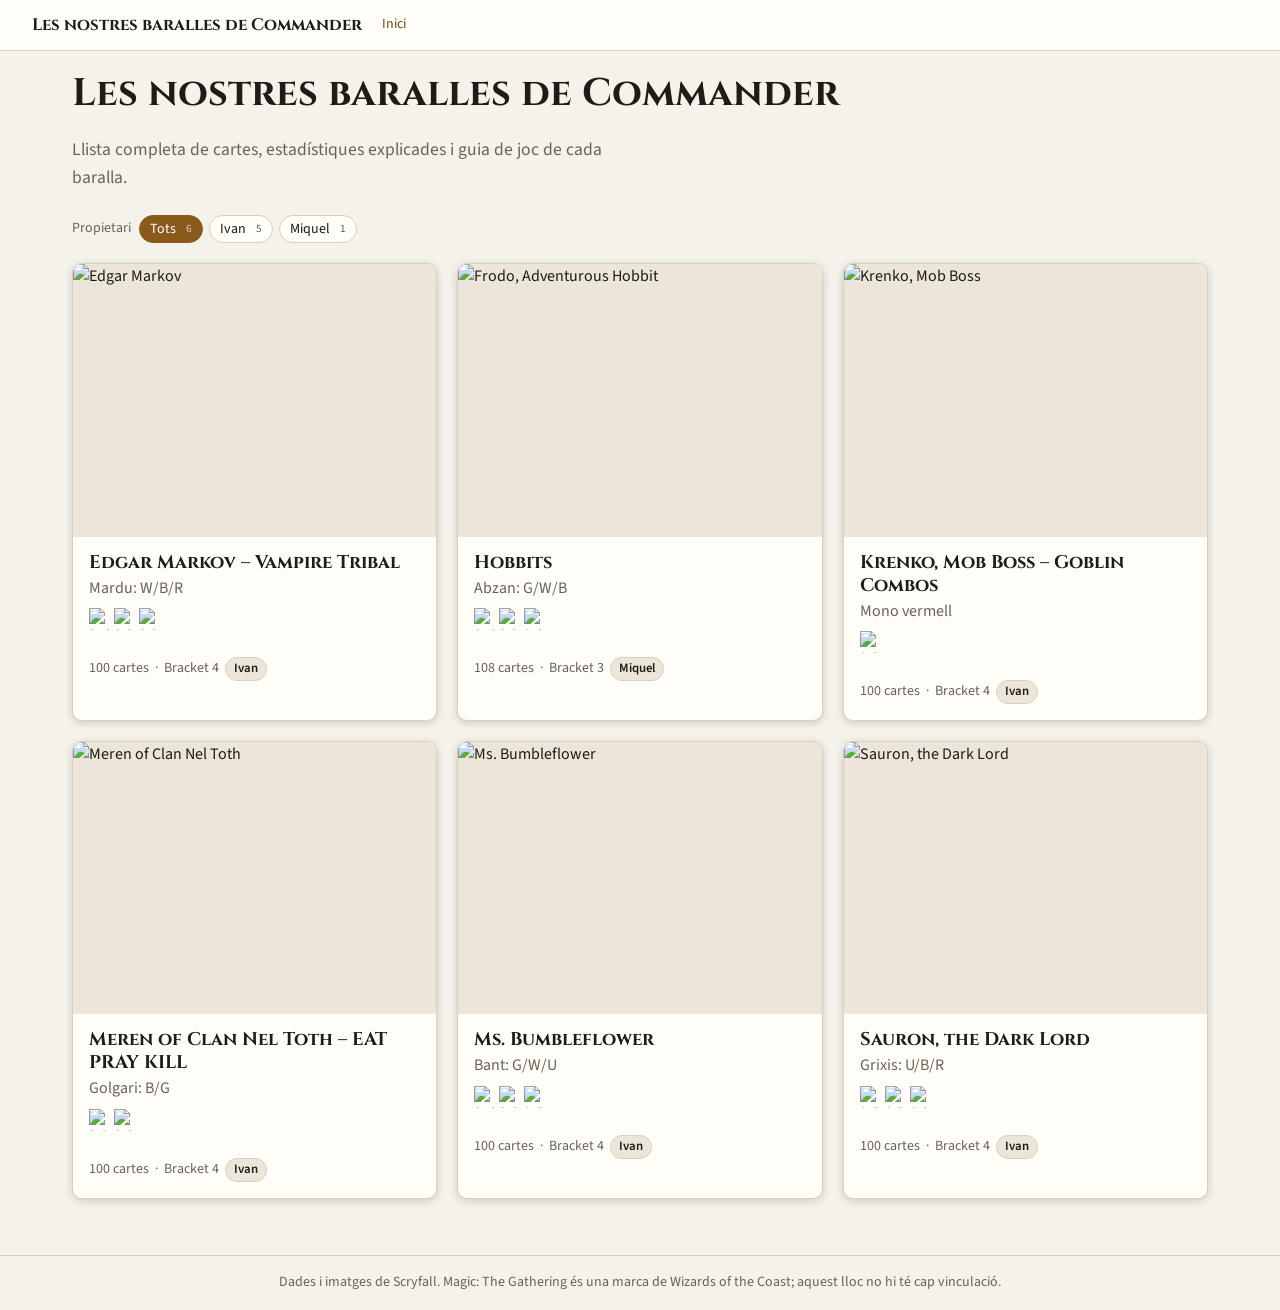
==== docs/index.html @ 7ef8c3f2 "Initial commit: MTG Commander deck summaries and static site Deck sources (.dek/.md), role annotatio" ====
<!DOCTYPE html>
<html lang="ca">
<head>
  <meta charset="utf-8">
  <meta name="viewport" content="width=device-width, initial-scale=1">
  <meta name="color-scheme" content="light dark">
  <title>Les nostres baralles de Commander</title>
  <link rel="preconnect" href="https://cards.scryfall.io">
  <link rel="preconnect" href="https://svgs.scryfall.io">
  <link rel="preconnect" href="https://fonts.googleapis.com">
  <link rel="preconnect" href="https://fonts.gstatic.com" crossorigin>
  <link rel="stylesheet" href="https://fonts.googleapis.com/css2?family=Cinzel:wght@400;700&family=Source+Sans+3:wght@400;600;700&display=swap">
  <link rel="stylesheet" href="css/base.css">
  <link rel="stylesheet" href="css/components.css">
</head>
<body>
  <header class="site-header">
    <a href="#/" class="brand">Les nostres baralles de Commander</a>
    <nav id="crumbs"></nav>
  </header>
  <main id="app"><noscript><p class="state">Aquesta pàgina necessita JavaScript per mostrar les baralles.</p></noscript></main>
  <footer class="site-footer"></footer>
  <div id="preview" hidden></div>
  <div id="lightbox" hidden></div>
  <script type="module" src="js/app.js"></script>
</body>
</html>
---- docs/css/base.css ----
/* Design tokens (ARCHITECTURE.md §9), reset, layout, typography, states. */

:root {
  --bg: #f5f2ea;        --bg-elev: #fffdf7;    --bg-muted: #ebe6d9;
  --text: #1f1b16;      --text-muted: #6b6257; --border: #d8d0bf;
  --accent: #8a5a1c;    --accent-hover: #a8712a; --link: #6d4a12;
  --shadow: 0 2px 8px rgba(30, 20, 5, .18);   --shadow-lg: 0 12px 32px rgba(30, 20, 5, .35);
  --mtg-W: #e8d98f; --mtg-U: #3b82c4; --mtg-B: #4b3f5e; --mtg-R: #c9442d; --mtg-G: #2f8f4e;
  --mtg-C: #9a9a9a; --mtg-multi: #d4a72c;
  --rar-common: #6c6c6c; --rar-uncommon: #9aa9b5; --rar-rare: #c9a227; --rar-mythic: #e0642a;
  --radius: 10px; --radius-sm: 6px; --card-ratio: 63 / 88;
  --font-body: "Source Sans 3", system-ui, -apple-system, "Segoe UI", Roboto, sans-serif;
  --font-display: "Cinzel", Georgia, "Times New Roman", serif;
  --font-mono: ui-monospace, "SF Mono", Menlo, Consolas, monospace;
  --on-accent: #fff;
  --gutter: clamp(16px, 3vw, 32px);
}
@media (prefers-color-scheme: dark) { :root {
  --bg: #16130f; --bg-elev: #211c16; --bg-muted: #2a241c;
  --text: #ece5d6; --text-muted: #a89d8b; --border: #3b3328;
  --accent: #d9a441; --accent-hover: #e8b95c; --link: #e2b45a;
  --shadow: 0 2px 8px rgba(0,0,0,.5); --shadow-lg: 0 12px 32px rgba(0,0,0,.7);
  --mtg-W: #e9e1c0; --mtg-U: #5aa0e0; --mtg-B: #8f7fb0; --mtg-R: #e0644c; --mtg-G: #4fb86e;
  --on-accent: #16130f;
} }

/* ---- reset ---- */
*, *::before, *::after { box-sizing: border-box; }
html { -webkit-text-size-adjust: 100%; scroll-padding-top: 12px; }
body {
  margin: 0; min-height: 100vh; display: flex; flex-direction: column;
  font: 400 16px/1.55 var(--font-body); background: var(--bg); color: var(--text);
}
body.no-scroll { overflow: hidden; }
[hidden] { display: none !important; }
img, svg { max-width: 100%; }
h1, h2, h3, h4 { font-family: var(--font-display); font-weight: 700; line-height: 1.2; margin: 0 0 .5em; }
h1 { font-size: clamp(1.6rem, 4vw, 2.4rem); }
h2 { font-size: 1.4rem; }
h3 { font-size: 1.15rem; }
h4 { font-size: 1rem; }
p { margin: 0 0 1em; }
a { color: var(--link); }
a:hover { color: var(--accent-hover); }
code { font-family: var(--font-mono); font-size: .875em; background: var(--bg-muted); padding: .1em .35em; border-radius: 4px; }
hr { border: 0; border-top: 1px solid var(--border); margin: 24px 0; }
button, input, select { font: inherit; color: inherit; }
button { cursor: pointer; }
:focus-visible { outline: 2px solid var(--accent); outline-offset: 2px; }
.muted { color: var(--text-muted); }
.small { font-size: .875rem; }
.visually-hidden {
  position: absolute !important; width: 1px; height: 1px; margin: -1px; padding: 0;
  overflow: hidden; clip: rect(0 0 0 0); white-space: nowrap; border: 0;
}

/* ---- page shell ---- */
.site-header {
  display: flex; flex-wrap: wrap; align-items: center; gap: 6px 20px;
  padding: 12px var(--gutter); border-bottom: 1px solid var(--border); background: var(--bg-elev);
}
.brand { font-family: var(--font-display); font-weight: 700; font-size: 1.05rem; text-decoration: none; color: var(--text); }
.brand:hover { color: var(--accent); }
#crumbs { font-size: .875rem; color: var(--text-muted); display: flex; flex-wrap: wrap; align-items: center; gap: 6px; }
#crumbs a { color: var(--link); text-decoration: none; }
#crumbs a:hover { text-decoration: underline; }
#crumbs .sep { opacity: .6; }
#app { flex: 1; width: 100%; max-width: 1200px; margin: 0 auto; padding: 20px var(--gutter) 56px; }
.site-footer {
  border-top: 1px solid var(--border); padding: 16px var(--gutter); text-align: center;
  font-size: .875rem; color: var(--text-muted);
}
.site-footer p { margin: 0; }
.page-head { margin-bottom: 24px; }
.page-head .lead { font-size: 1.1rem; color: var(--text-muted); max-width: 60ch; }

/* ---- controls ---- */
.btn {
  display: inline-flex; align-items: center; gap: 6px; padding: 8px 14px;
  border: 1px solid var(--border); border-radius: var(--radius-sm); background: var(--bg-elev);
  color: var(--text); text-decoration: none; font-weight: 600; line-height: 1.2;
}
.btn:hover { border-color: var(--accent); color: var(--accent); }
.btn-primary { background: var(--accent); border-color: var(--accent); color: var(--on-accent); }
.btn-primary:hover { background: var(--accent-hover); color: var(--on-accent); }
.icon-btn {
  display: inline-flex; align-items: center; justify-content: center; width: 40px; height: 40px;
  border-radius: 50%; border: 1px solid var(--border); background: var(--bg-elev); color: var(--text);
  font-size: 1.3rem; line-height: 1; padding: 0;
}
.icon-btn:hover { border-color: var(--accent); color: var(--accent); }
.chip {
  display: inline-flex; align-items: center; gap: 4px; padding: 4px 10px; border-radius: 999px;
  border: 1px solid var(--border); background: var(--bg-elev); color: var(--text); font-size: .875rem; line-height: 1.3;
}
.chip:hover { border-color: var(--accent); }
.chip[aria-pressed="true"] { background: var(--accent); border-color: var(--accent); color: var(--on-accent); }
.badge {
  display: inline-block; padding: 1px 8px; border-radius: 999px; font-size: .8rem; font-weight: 600;
  background: var(--bg-muted); color: var(--text); border: 1px solid var(--border);
}
input[type="search"], select {
  padding: 8px 10px; border: 1px solid var(--border); border-radius: var(--radius-sm);
  background: var(--bg-elev); color: var(--text);
}

/* ---- loading / error / not-found states ---- */
.state { text-align: center; padding: 56px 16px; }
.state h2 { margin-bottom: .4em; }
.state .actions { display: flex; gap: 10px; justify-content: center; flex-wrap: wrap; margin-top: 16px; }
.spinner {
  display: inline-block; width: 36px; height: 36px; border-radius: 50%;
  border: 3px solid var(--border); border-top-color: var(--accent); animation: spin .8s linear infinite;
  margin-bottom: 12px;
}
@keyframes spin { to { transform: rotate(360deg); } }

@media (prefers-reduced-motion: reduce) {
  *, *::before, *::after { animation: none !important; transition: none !important; }
}
---- docs/css/components.css ----
/* Components: home deck cards, deck hero/tabs/toolbar, card grid & table, lightbox,
   hover preview, stats blocks, guide + TOC. Tokens live in base.css. */

/* ---- mana symbols ---- */
.ms { display: inline-block; vertical-align: -0.15em; width: 16px; height: 16px; }
.ms-inline { width: 18px; height: 18px; vertical-align: -0.2em; }
.ms-lg { width: 22px; height: 22px; vertical-align: middle; }
.mana { display: inline-flex; flex-wrap: wrap; align-items: center; gap: 2px; }
.mana-sep { margin: 0 4px; color: var(--text-muted); }
.pips { display: inline-flex; gap: 3px; align-items: center; }

/* ---- card references ---- */
.card-ref {
  color: var(--accent); text-decoration: underline dotted; text-underline-offset: 3px;
  cursor: pointer; border-radius: 3px;
}
.card-ref:hover { color: var(--accent-hover); text-decoration-style: solid; }

/* ---- home ---- */
.home-filter { margin-bottom: 20px; }
.chip-count { margin-left: 6px; font-variant-numeric: tabular-nums; opacity: .7; font-size: .8em; }
.deck-grid { display: grid; grid-template-columns: repeat(auto-fill, minmax(280px, 1fr)); gap: 20px; }
.deck-card {
  display: block; background: var(--bg-elev); border: 1px solid var(--border); border-radius: var(--radius);
  overflow: hidden; text-decoration: none; color: inherit; box-shadow: var(--shadow);
  transition: transform 150ms, box-shadow 150ms;
}
.deck-card:hover { transform: translateY(-3px); box-shadow: var(--shadow-lg); color: inherit; }
.deck-art { display: block; aspect-ratio: 4 / 3; background: var(--bg-muted); }
.deck-art img { display: block; width: 100%; height: 100%; object-fit: cover; }
.deck-body { display: block; padding: 14px 16px 16px; }
.deck-title { display: block; font-family: var(--font-display); font-weight: 700; font-size: 1.15rem; line-height: 1.25; }
.deck-subtitle { display: block; color: var(--text-muted); margin: 2px 0 8px; }
.deck-pips { display: block; margin-bottom: 8px; }
.deck-meta { display: flex; flex-wrap: wrap; align-items: center; gap: 6px; font-size: .875rem; color: var(--text-muted); }
.deck-meta .dot::before { content: "·"; }

/* ---- deck hero ---- */
.hero {
  position: relative; overflow: hidden; border-radius: var(--radius); color: #fff;
  background: #2a241c; margin-bottom: 20px; min-height: 200px; display: flex; align-items: flex-end;
  box-shadow: var(--shadow);
}
.hero-bg {
  position: absolute; inset: -24px; background: var(--hero-art) center / cover no-repeat;
  filter: blur(10px) brightness(.5) saturate(.9);
}
.hero-content { position: relative; padding: clamp(18px, 3vw, 32px); text-shadow: 0 1px 4px rgba(0, 0, 0, .7); flex: 1; }
.hero h1 { color: #fff; margin-bottom: .15em; }
.hero-subtitle { font-size: 1.1rem; color: rgba(255, 255, 255, .85); margin-bottom: 10px; }
.hero-meta { display: flex; flex-wrap: wrap; align-items: center; gap: 10px; font-size: .95rem; }
.hero-meta .badge { background: rgba(255, 255, 255, .15); border-color: rgba(255, 255, 255, .35); color: #fff; }
.hero-cmd { position: relative; align-self: center; margin: 16px 24px 16px 0; width: 130px; flex: none; }
.hero-cmd img { display: block; width: 100%; border-radius: 4.75% / 3.5%; box-shadow: var(--shadow-lg); }
@media (max-width: 600px) { .hero-cmd { display: none; } }
.hero-actions { margin-top: 14px; }
.hero .bracket { margin: 0 0 10px; padding: 6px 12px; border-left: 3px solid var(--mtg-multi); background: rgba(0, 0, 0, .25); font-size: .95rem; }
.hero .bracket code { background: rgba(255, 255, 255, .15); color: #fff; }
.hero .guide-note { font-size: .9rem; color: rgba(255, 255, 255, .8); margin-bottom: 0; }

/* ---- tabs ---- */
.tabs { display: flex; gap: 2px; border-bottom: 2px solid var(--border); margin-bottom: 18px; overflow-x: auto; }
.tab {
  padding: 10px 16px; text-decoration: none; color: var(--text-muted); font-weight: 600; white-space: nowrap;
  border-bottom: 2px solid transparent; margin-bottom: -2px;
}
.tab:hover { color: var(--accent); }
.tab[aria-current="page"] { color: var(--accent); border-bottom-color: var(--accent); }
.tab.is-disabled { opacity: .5; cursor: not-allowed; }

/* ---- list toolbar ---- */
.toolbar {
  display: flex; flex-wrap: wrap; align-items: center; gap: 10px 18px; margin-bottom: 18px;
  padding: 12px 14px; background: var(--bg-elev); border: 1px solid var(--border); border-radius: var(--radius);
}
.search { flex: 1 1 220px; display: flex; }
.search input { width: 100%; min-width: 0; }
.chip-group { display: flex; flex-wrap: wrap; align-items: center; gap: 6px; }
.chip-group-label { font-size: .875rem; color: var(--text-muted); margin-right: 2px; }
.chip-color { padding: 4px 6px; }
.view-toggle { display: inline-flex; border: 1px solid var(--border); border-radius: var(--radius-sm); overflow: hidden; }
.view-toggle button { border: 0; background: var(--bg-elev); padding: 6px 12px; font-size: .875rem; font-weight: 600; color: var(--text-muted); }
.view-toggle button[aria-pressed="true"] { background: var(--accent); color: var(--on-accent); }
.results { font-size: .875rem; color: var(--text-muted); margin-left: auto; }
.noresults { padding: 32px; text-align: center; color: var(--text-muted); }

/* ---- card groups & grid ---- */
.card-group { margin-bottom: 28px; }
.group-title { display: flex; align-items: baseline; gap: 8px; border-bottom: 1px solid var(--border); padding-bottom: 6px; margin-bottom: 12px; }
.group-title .count { font-family: var(--font-body); font-weight: 400; color: var(--text-muted); font-size: .95rem; }
.card-grid, .card-gallery { display: grid; grid-template-columns: repeat(auto-fill, minmax(160px, 1fr)); gap: 14px; }
@media (max-width: 600px) { .card-grid, .card-gallery { grid-template-columns: repeat(auto-fill, minmax(110px, 1fr)); gap: 8px; } }
.card-tile {
  position: relative; display: block; width: 100%; padding: 0; border: 0; background: none;
  text-align: center; color: inherit; border-radius: var(--radius-sm); transition: transform 150ms, box-shadow 150ms;
}
.tile-img {
  display: block; aspect-ratio: var(--card-ratio); border-radius: 4.75% / 3.5%; overflow: hidden;
  background: var(--bg-muted); box-shadow: var(--shadow);
}
.tile-img img { display: block; width: 100%; height: 100%; object-fit: cover; }
.tile-placeholder {
  display: flex; align-items: center; justify-content: center; height: 100%; padding: 10px;
  font-size: .85rem; color: var(--text-muted); border: 1px dashed var(--border); border-radius: inherit;
}
.qty-badge {
  position: absolute; top: 6px; right: 6px; padding: 1px 7px; border-radius: 999px;
  background: rgba(0, 0, 0, .78); color: #fff; font-size: .8rem; font-weight: 700;
}
.tile-name { display: block; margin-top: 6px; font-size: .82rem; white-space: nowrap; overflow: hidden; text-overflow: ellipsis; }
@media (hover: hover) and (pointer: fine) {
  .card-tile:hover, .card-tile:focus-visible { transform: scale(1.06); z-index: 2; }
  .card-tile:hover .tile-img, .card-tile:focus-visible .tile-img { box-shadow: var(--shadow-lg); }
}
@media (prefers-reduced-motion: reduce) { .card-tile:hover, .card-tile:focus-visible { transform: none; } }
.gallery-item { margin: 0; }
.gallery-item figcaption { margin-top: 6px; font-size: .82rem; text-align: center; white-space: nowrap; overflow: hidden; text-overflow: ellipsis; }

/* ---- card table ---- */
.table-scroll { overflow-x: auto; -webkit-overflow-scrolling: touch; }
.card-table, .md-table { width: 100%; border-collapse: collapse; font-size: .95rem; background: var(--bg-elev); }
.card-table th, .card-table td, .md-table th, .md-table td {
  padding: 7px 10px; border: 1px solid var(--border); text-align: left; vertical-align: top;
}
.card-table thead th, .md-table thead th { background: var(--bg-muted); font-weight: 600; }
.card-table td.num { text-align: right; white-space: nowrap; }
.card-table .col-qty { width: 3em; text-align: center; }
.card-table .col-cost { white-space: nowrap; }
.card-row:hover { background: var(--bg-muted); }

/* ---- hover preview ---- */
#preview { position: fixed; z-index: 90; width: 260px; pointer-events: none; }
#preview img { display: block; width: 260px; border-radius: 4.75% / 3.5%; box-shadow: var(--shadow-lg); background: var(--bg-muted); }

/* ---- lightbox ---- */
#lightbox {
  position: fixed; inset: 0; z-index: 100; overflow-y: auto; padding: 16px;
  background: rgba(0, 0, 0, .82); backdrop-filter: blur(4px); -webkit-backdrop-filter: blur(4px);
  display: flex; align-items: center; justify-content: center;
}
.lb-dialog { position: relative; width: 100%; max-width: 1040px; margin: auto; display: grid; gap: 14px; }
.lb-toolbar { display: flex; align-items: center; gap: 10px; color: #fff; }
.lb-counter { font-size: .9rem; opacity: .85; }
.lb-toolbar .lb-flip { margin-left: auto; }
.lb-toolbar .lb-close { flex: none; }
.lb-toolbar .lb-flip + .lb-close { margin-left: 0; }
.lb-toolbar .lb-counter + .lb-close { margin-left: auto; }
.lb-body { display: grid; grid-template-columns: 1fr; gap: 18px; justify-items: center; }
@media (min-width: 900px) {
  .lb-body { grid-template-columns: minmax(0, 560px) minmax(300px, 420px); justify-content: center; align-items: start; }
}
.lb-imgwrap { position: relative; width: 100%; display: flex; justify-content: center; }
.lb-imgwrap img {
  display: block; max-width: min(90vw, 560px); max-height: 88vh; width: 100%; height: auto;
  border-radius: 4.75% / 3.5%; box-shadow: var(--shadow-lg); background: #111; transition: opacity 150ms;
}
@media (max-width: 899px) { .lb-imgwrap img { max-height: 60vh; width: auto; } }
.lb-imgwrap.loading img { opacity: 0; }
.lb-imgwrap.loading::after {
  content: ""; position: absolute; top: 50%; left: 50%; width: 40px; height: 40px; margin: -20px 0 0 -20px;
  border-radius: 50%; border: 3px solid rgba(255, 255, 255, .3); border-top-color: #fff; animation: spin .8s linear infinite;
}
.lb-panel {
  width: 100%; max-width: 420px; max-height: 88vh; overflow-y: auto; padding: 20px 22px;
  background: var(--bg-elev); color: var(--text); border-radius: var(--radius); box-shadow: var(--shadow-lg);
}
.lb-panel h2 { font-size: 1.3rem; margin-bottom: 6px; }
.lb-mana { margin-bottom: 8px; }
.lb-type { font-weight: 600; margin-bottom: 10px; }
.lb-oracle { margin-bottom: 14px; line-height: 1.5; }
.lb-meta { display: grid; grid-template-columns: max-content 1fr; gap: 4px 12px; margin: 0 0 14px; font-size: .9rem; }
.lb-meta dt { color: var(--text-muted); }
.lb-meta dd { margin: 0; }
.lb-nav {
  position: fixed; top: 50%; transform: translateY(-50%); z-index: 101;
  width: 48px; height: 48px; font-size: 1.8rem; background: rgba(255, 255, 255, .12); color: #fff; border-color: rgba(255, 255, 255, .3);
}
.lb-nav:hover { background: rgba(255, 255, 255, .25); color: #fff; }
.lb-prev { left: 12px; }
.lb-next { right: 12px; }
@media (max-width: 899px) {
  .lb-nav { top: auto; bottom: 12px; transform: none; }
  .lb-dialog { padding-bottom: 64px; }
  .lb-panel { max-height: none; }
}

/* ---- stats ---- */
.stats-grid { display: grid; grid-template-columns: repeat(auto-fit, minmax(300px, 1fr)); gap: 16px; align-items: start; }
.stat-block {
  background: var(--bg-elev); border: 1px solid var(--border); border-radius: var(--radius); padding: 16px 18px;
  display: flex; flex-direction: column; gap: 10px; min-width: 0;
}
.stat-block h3 { margin: 0; }
.stat-viz { flex: 1; }
.big-number { font-family: var(--font-display); font-size: 2.6rem; font-weight: 700; line-height: 1.1; color: var(--accent); }
.sub-figures { display: flex; flex-wrap: wrap; gap: 6px 14px; color: var(--text-muted); font-size: .95rem; }
.sub-figures strong { color: var(--text); }
.hbars { display: grid; grid-template-columns: max-content 1fr max-content; gap: 6px 10px; align-items: center; }
.hbar-label { font-size: .875rem; color: var(--text-muted); display: inline-flex; align-items: center; gap: 5px; }
.hbar-track { height: 14px; border-radius: 7px; background: var(--bg-muted); overflow: hidden; }
.hbar-fill { display: block; height: 100%; border-radius: 7px; box-shadow: inset 0 0 0 1px rgba(0, 0, 0, .15); }
.hbar-value { font-size: .875rem; font-variant-numeric: tabular-nums; text-align: right; }
.vbars { display: flex; gap: 6px; align-items: flex-end; height: 170px; padding-top: 18px; }
.vbar-col { flex: 1; display: flex; flex-direction: column; align-items: center; justify-content: flex-end; height: 100%; gap: 4px; min-width: 0; }
.vbar-value { font-size: .8rem; font-variant-numeric: tabular-nums; }
.vbar-track { width: 100%; max-width: 38px; flex: 1; display: flex; align-items: flex-end; }
.vbar-fill { display: block; width: 100%; min-height: 2px; border-radius: 7px 7px 3px 3px; background: var(--accent); }
.vbar-label { font-size: .8rem; color: var(--text-muted); }
.stat-note { font-size: .875rem; color: var(--text-muted); margin: 8px 0 0; }
.identity-pips { display: flex; align-items: center; gap: 10px; flex-wrap: wrap; }
.identity-pips .ms-lg { width: 32px; height: 32px; }
.chip-list { display: flex; flex-wrap: wrap; gap: 6px; }
.chip-static { display: inline-block; padding: 3px 10px; border-radius: 999px; background: var(--bg-muted); font-size: .875rem; }
.ref-list { list-style: none; padding: 0; margin: 0; display: grid; gap: 4px; }
.ref-list li { display: flex; justify-content: space-between; gap: 10px; }
.stat-help { border-top: 1px solid var(--border); padding-top: 8px; font-size: .9rem; }
.stat-help summary { cursor: pointer; color: var(--text-muted); font-weight: 600; }
.stat-help p { margin: 8px 0 0; }

/* ---- guide ---- */
.guide-layout { display: grid; grid-template-columns: 1fr; gap: 24px; }
.toc { background: var(--bg-elev); border: 1px solid var(--border); border-radius: var(--radius); padding: 12px 16px; font-size: .92rem; }
.toc summary { cursor: pointer; font-weight: 700; font-family: var(--font-display); }
.toc ol { padding-left: 1.2em; margin: 8px 0 0; }
.toc ol ol { margin-top: 2px; list-style: none; padding-left: .6em; } /* ### headings carry their own numbers */
.toc li { margin: 3px 0; }
.toc a { text-decoration: none; }
.toc a:hover { text-decoration: underline; }
@media (min-width: 900px) {
  .guide-layout { grid-template-columns: minmax(0, 760px) 240px; justify-content: space-between; align-items: start; }
  .toc { order: 2; position: sticky; top: 16px; max-height: calc(100vh - 32px); overflow-y: auto; }
  .toc summary { display: none; }
  .toc ol { margin-top: 0; }
}
.md-content { max-width: 760px; }
.md-content section { margin-bottom: 8px; }
.md-content h2 { margin-top: 36px; padding-bottom: 6px; border-bottom: 1px solid var(--border); }
.md-content h3 { margin-top: 28px; }
.md-content h4 { margin-top: 20px; }
.md-content blockquote { margin: 0 0 1em; padding: 8px 16px; border-left: 3px solid var(--accent); background: var(--bg-elev); }
.md-content ul, .md-content ol { padding-left: 1.4em; margin: 0 0 1em; }
.md-content li { margin: 4px 0; }
.md-content .card-gallery { margin: 12px 0 18px; }
.md-content .table-scroll { margin: 0 0 1em; }
.md-content section[id] { scroll-margin-top: 12px; }
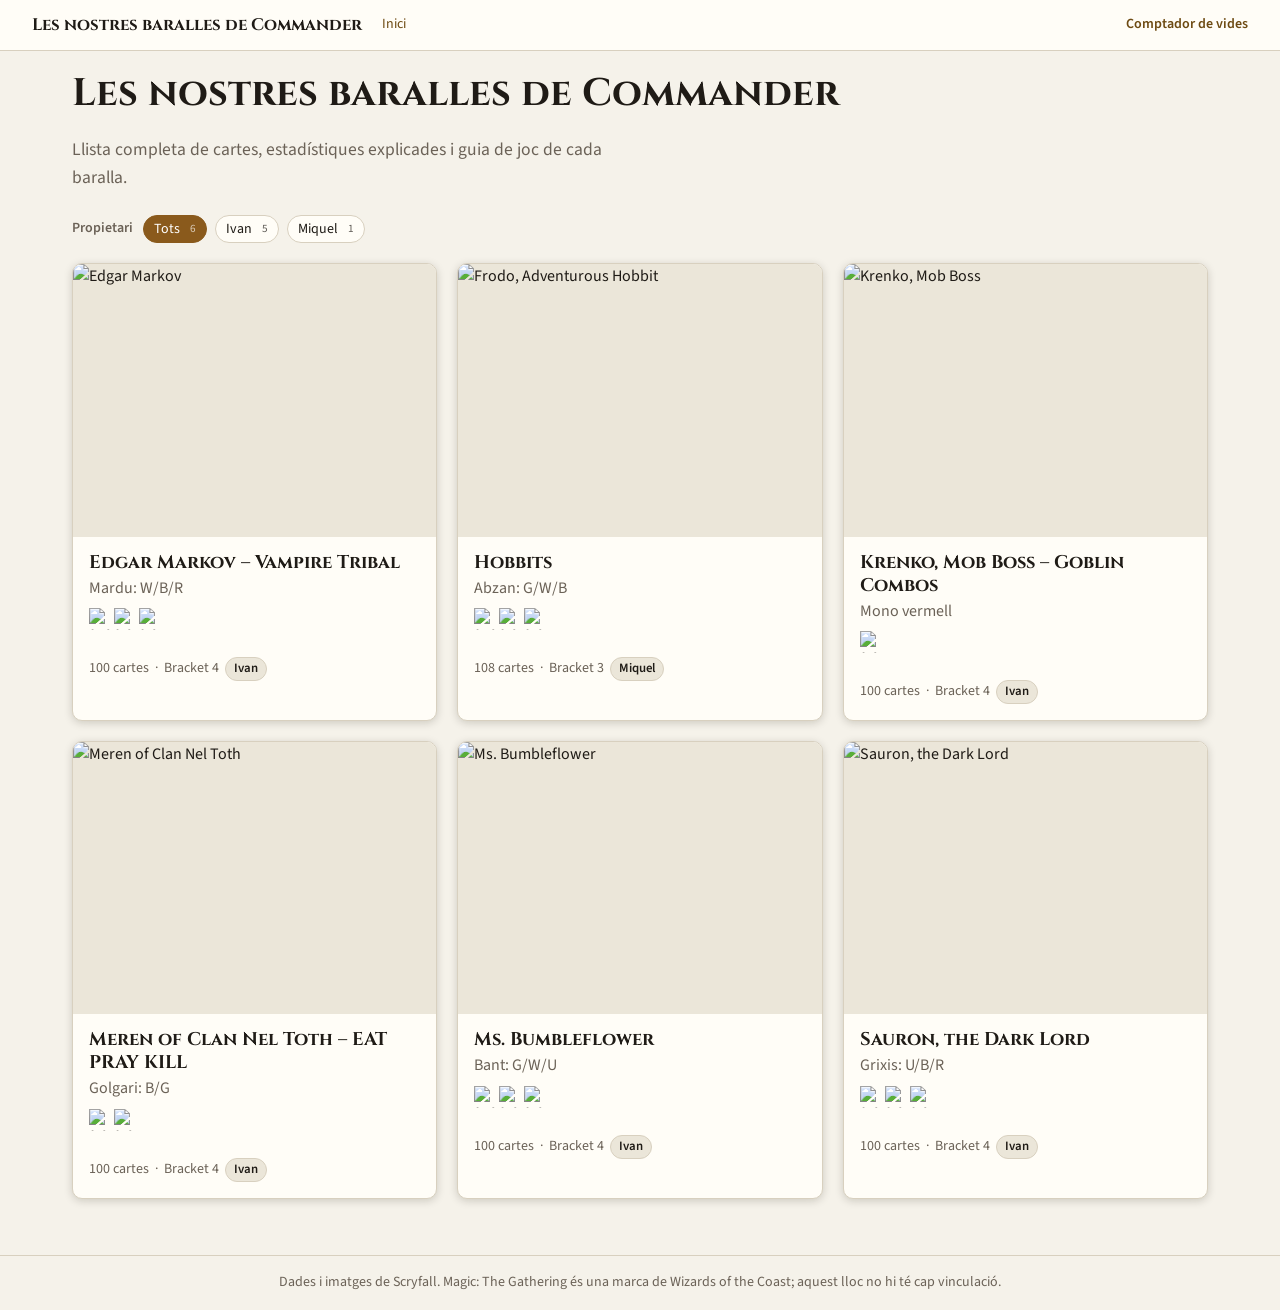
==== commit 2603dd44: "Add a life counter for playing at the table New #/vides route: one seat per player (2-6), rotated so" ====
--- a/docs/index.html
+++ b/docs/index.html
@@ -12,11 +12,13 @@
   <link rel="stylesheet" href="https://fonts.googleapis.com/css2?family=Cinzel:wght@400;700&family=Source+Sans+3:wght@400;600;700&display=swap">
   <link rel="stylesheet" href="css/base.css">
   <link rel="stylesheet" href="css/components.css">
+  <link rel="stylesheet" href="css/life.css">
 </head>
 <body>
   <header class="site-header">
     <a href="#/" class="brand">Les nostres baralles de Commander</a>
     <nav id="crumbs"></nav>
+    <a href="#/vides" class="header-link" id="life-link"></a>
   </header>
   <main id="app"><noscript><p class="state">Aquesta pàgina necessita JavaScript per mostrar les baralles.</p></noscript></main>
   <footer class="site-footer"></footer>
--- a/docs/css/base.css
+++ b/docs/css/base.css
@@ -61,6 +61,8 @@
 }
 .brand { font-family: var(--font-display); font-weight: 700; font-size: 1.05rem; text-decoration: none; color: var(--text); }
 .brand:hover { color: var(--accent); }
+.header-link { margin-left: auto; font-size: .875rem; font-weight: 600; color: var(--link); text-decoration: none; }
+.header-link:hover { color: var(--accent-hover); text-decoration: underline; }
 #crumbs { font-size: .875rem; color: var(--text-muted); display: flex; flex-wrap: wrap; align-items: center; gap: 6px; }
 #crumbs a { color: var(--link); text-decoration: none; }
 #crumbs a:hover { text-decoration: underline; }
--- a/docs/css/life.css
+++ b/docs/css/life.css
@@ -0,0 +1,140 @@
+/* Life counter (§5.7): full-screen table of rotated seats. */
+
+.life-setup .chip-group { margin-bottom: 16px; }
+.chip-group { display: flex; flex-wrap: wrap; align-items: center; gap: 8px; }
+.chip-group-label { font-weight: 600; color: var(--text-muted); font-size: .875rem; }
+.life-names { list-style: none; margin: 0 0 16px; padding: 0; display: grid; gap: 12px;
+  grid-template-columns: repeat(auto-fill, minmax(260px, 1fr)); }
+.life-names li { display: flex; align-items: center; gap: 8px; flex-wrap: wrap; }
+.life-partners { display: flex; align-items: center; gap: 5px; font-size: .8rem; color: var(--text-muted); white-space: nowrap; }
+.life-custom { display: inline-flex; align-items: center; gap: 6px; font-size: .875rem; color: var(--text-muted); }
+.life-custom input { width: 5.5em; padding: 4px 8px; border: 1px solid var(--border);
+  border-radius: var(--radius-sm); background: var(--bg-elev); }
+.life-names select { flex: 1 1 100%; min-width: 0; padding: 6px 8px; border: 1px solid var(--border);
+  border-radius: var(--radius-sm); background: var(--bg-elev); }
+.life-names input[type="text"] { flex: 1; min-width: 0; padding: 8px 10px; border: 1px solid var(--border);
+  border-radius: var(--radius-sm); background: var(--bg-elev); }
+.seat-swatch { width: 18px; height: 18px; border-radius: 50%; border: 1px solid var(--border); flex: none; }
+.life-awake { display: flex; align-items: center; gap: 8px; margin-bottom: 8px; }
+.life-setup .actions { display: flex; gap: 10px; flex-wrap: wrap; margin-top: 16px; }
+
+/* Seat colours reuse the mana palette so every player gets a recognisable seat. */
+[data-color="W"] { --seat: var(--mtg-W); }
+[data-color="U"] { --seat: var(--mtg-U); }
+[data-color="B"] { --seat: var(--mtg-B); }
+[data-color="R"] { --seat: var(--mtg-R); }
+[data-color="G"] { --seat: var(--mtg-G); }
+[data-color="C"] { --seat: var(--mtg-C); }
+[data-color="M"] { --seat: var(--mtg-multi); }
+.seat-swatch { background: var(--seat); }
+
+/* ---- full-screen table ---- */
+body.life-fullscreen { overflow: hidden; overscroll-behavior: none; }
+body.life-fullscreen .site-header,
+body.life-fullscreen .site-footer { display: none; }
+body.life-fullscreen #app { max-width: none; padding: 0; height: 100vh; height: 100dvh; }
+
+.life-table {
+  position: relative; height: 100vh; height: 100dvh; display: grid; gap: 6px; padding: 6px;
+  grid-template-columns: repeat(var(--cols), 1fr); grid-template-rows: repeat(var(--rows), 1fr);
+  background: var(--bg);
+}
+
+.seat {
+  position: relative; overflow: hidden; border-radius: var(--radius);
+  container-type: size;                       /* lets rotated seats swap width/height */
+  background: color-mix(in srgb, var(--seat) 22%, var(--bg-elev));
+  border: 1px solid color-mix(in srgb, var(--seat) 45%, var(--border));
+  color: var(--text); touch-action: manipulation; user-select: none; -webkit-user-select: none;
+}
+.seat.is-out { opacity: .6; filter: grayscale(.45); }
+
+/* The inner box is sized in container units, so a 90° seat still fills its cell. */
+.seat-inner {
+  position: absolute; top: 50%; left: 50%; display: flex; flex-direction: column;
+  width: 100cqw; height: 100cqh; padding: 8px 10px;
+  transform: translate(-50%, -50%) rotate(0deg);
+}
+.seat[data-rot="180"] .seat-inner { transform: translate(-50%, -50%) rotate(180deg); }
+.seat[data-rot="90"] .seat-inner,
+.seat[data-rot="-90"] .seat-inner { width: 100cqh; height: 100cqw; }
+.seat[data-rot="90"] .seat-inner { transform: translate(-50%, -50%) rotate(90deg); }
+.seat[data-rot="-90"] .seat-inner { transform: translate(-50%, -50%) rotate(-90deg); }
+
+.seat-top { display: flex; align-items: center; gap: 8px; min-height: 24px; }
+.seat-name { font-family: var(--font-display); font-weight: 700; font-size: 1rem; min-width: 0;
+  display: flex; flex-direction: column; line-height: 1.15; }
+.seat-name > span, .seat-name { white-space: nowrap; overflow: hidden; text-overflow: ellipsis; }
+.seat-deck { font-family: var(--font-body); font-weight: 600; font-size: .72rem; color: var(--text-muted); }
+
+/* Commander art sits behind the numbers, washed out enough to keep them readable. */
+.seat-art {
+  position: absolute; inset: 0; z-index: 0; background-size: cover; background-position: center;
+  opacity: .38; border-radius: var(--radius);
+  -webkit-mask-image: linear-gradient(to bottom, #000 0%, transparent 92%);
+  mask-image: linear-gradient(to bottom, #000 0%, transparent 92%);
+}
+/* Named on purpose: a `.seat-inner > *` rule would also hit .seat-art and unposition it. */
+.seat-inner > .seat-top, .seat-inner > .seat-main, .seat-inner > .seat-more { position: relative; z-index: 1; }
+.seat-chips { margin-left: auto; display: flex; gap: 6px; min-width: 0; }
+.seat-chip { font-size: .8rem; font-weight: 600; padding: 1px 7px; border-radius: 999px;
+  background: var(--bg-elev); border: 1px solid var(--border); white-space: nowrap; }
+.seat-chip.danger { background: var(--mtg-R); color: #fff; border-color: var(--mtg-R); }
+
+.seat-main { flex: 1; display: flex; align-items: stretch; min-height: 0; }
+.seat-tap {
+  flex: 1 1 32%; border: 0; background: transparent; color: var(--text-muted);
+  font-size: clamp(1.5rem, 8cqmin, 3rem); line-height: 1; border-radius: var(--radius-sm);
+  display: flex; align-items: center; justify-content: center; opacity: .5;
+}
+.seat-tap:hover, .seat-tap:active { background: color-mix(in srgb, var(--seat) 30%, transparent); opacity: 1; }
+.seat-life { flex: 1 1 36%; display: flex; flex-direction: column; align-items: center;
+  justify-content: center; position: relative; pointer-events: none; min-width: 0; }
+.seat-total { font-family: var(--font-display); font-weight: 700; line-height: 1;
+  font-size: clamp(2.2rem, 30cqmin, 7rem); font-variant-numeric: tabular-nums; }
+.seat-delta { position: absolute; bottom: 6%; font-weight: 700; font-size: clamp(.9rem, 7cqmin, 1.5rem);
+  color: var(--accent); opacity: 0; transition: opacity .2s; font-variant-numeric: tabular-nums; }
+.seat-delta.on { opacity: 1; }
+
+.seat-more { align-self: center; border: 1px solid var(--border); background: var(--bg-elev);
+  color: var(--text-muted); border-radius: 999px; padding: 2px 12px; font-size: .8rem; font-weight: 600; }
+.seat-more:hover { border-color: var(--accent); color: var(--accent); }
+
+/* Hub button sits where the seats meet, reachable from any side of the table. */
+.life-hub {
+  position: absolute; top: 50%; left: 50%; transform: translate(-50%, -50%);
+  width: 44px; height: 44px; border-radius: 50%; border: 1px solid var(--border);
+  background: var(--bg-elev); color: var(--accent); font-size: 1.1rem; box-shadow: var(--shadow);
+  display: flex; align-items: center; justify-content: center; z-index: 2;
+}
+.life-hub:hover { border-color: var(--accent); }
+
+.life-overlay {
+  position: absolute; inset: 0; z-index: 3; display: flex; align-items: center; justify-content: center;
+  background: rgba(0, 0, 0, .55); padding: 16px;
+}
+.seat-panel, .life-menu {
+  background: var(--bg-elev); border: 1px solid var(--border); border-radius: var(--radius);
+  box-shadow: var(--shadow-lg); padding: 16px; width: min(420px, 100%);
+  max-height: 100%; overflow: auto;
+}
+.seat-panel h2, .life-menu p { margin: 0 0 10px; }
+.seat-panel h3 { margin: 16px 0 8px; font-size: 1rem; }
+.cnt-list { list-style: none; margin: 0; padding: 0; display: grid; gap: 8px; }
+.cnt-row { display: grid; grid-template-columns: 1fr auto 3ch auto; align-items: center; gap: 8px; }
+.cnt-label { min-width: 0; display: flex; flex-direction: column; }
+.cnt-note { font-size: .75rem; color: var(--text-muted); }
+.cnt-value { text-align: center; font-weight: 700; font-variant-numeric: tabular-nums; }
+.cnt-row.danger .cnt-value { color: var(--mtg-R); }
+.seat-panel > .btn, .life-menu > .btn { margin-top: 12px; width: 100%; justify-content: center; }
+.seat-chip[title="Monarca"] { font-size: .95rem; padding: 0 6px; }
+.life-menu-actions { display: grid; gap: 8px; }
+.life-menu-actions .btn { justify-content: center; }
+.life-winner { font-family: var(--font-display); font-weight: 700; font-size: 1.2rem; color: var(--accent); text-align: center; }
+.life-roll:empty { display: none; }
+.life-roll { text-align: center; font-weight: 600; }
+
+@media (max-width: 480px) {
+  .seat-name { font-size: .85rem; }
+  .life-table { gap: 4px; padding: 4px; }
+}
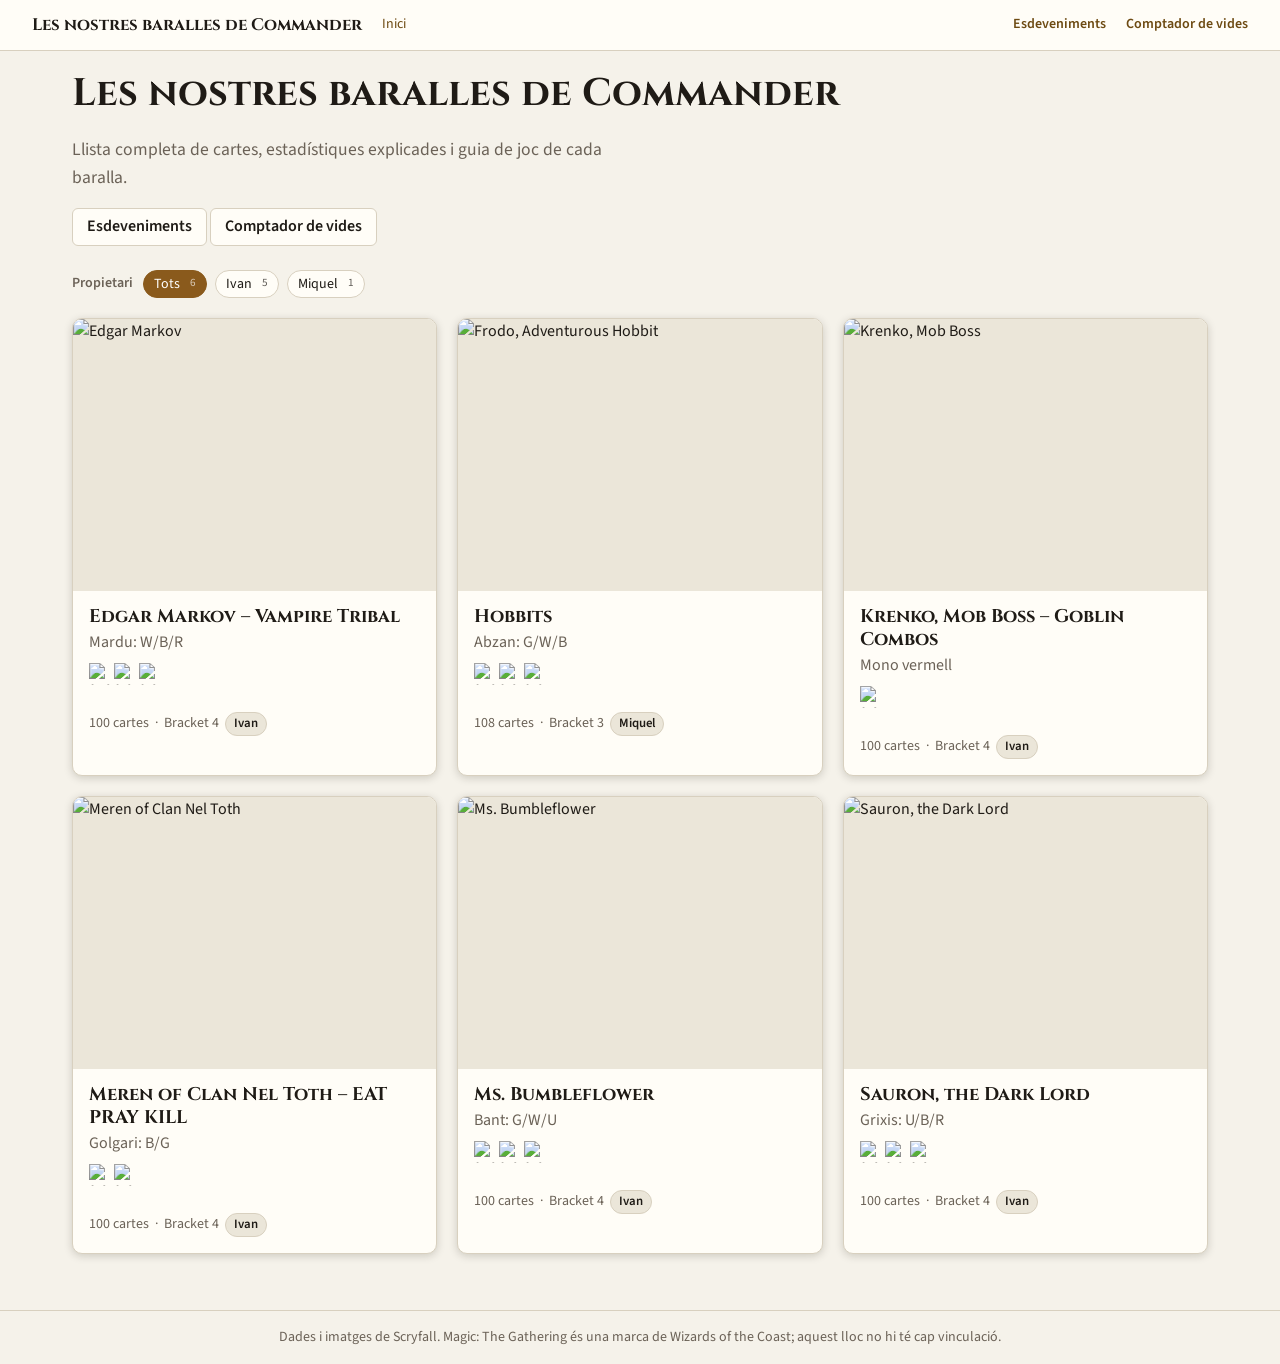
==== commit be66cf1b: "Add an events section with the Hobbit draft (Catalan/Italian) New "Esdeveniments" tab: events/<folde" ====
--- a/docs/index.html
+++ b/docs/index.html
@@ -13,11 +13,13 @@
   <link rel="stylesheet" href="css/base.css">
   <link rel="stylesheet" href="css/components.css">
   <link rel="stylesheet" href="css/life.css">
+  <link rel="stylesheet" href="css/events.css">
 </head>
 <body>
   <header class="site-header">
     <a href="#/" class="brand">Les nostres baralles de Commander</a>
     <nav id="crumbs"></nav>
+    <a href="#/esdeveniments" class="header-link" id="events-link"></a>
     <a href="#/vides" class="header-link" id="life-link"></a>
   </header>
   <main id="app"><noscript><p class="state">Aquesta pàgina necessita JavaScript per mostrar les baralles.</p></noscript></main>
--- a/docs/css/events.css
+++ b/docs/css/events.css
@@ -0,0 +1,21 @@
+/* Events: the list reuses .deck-card; the event pages add facts, a video and a language toggle. */
+.site-header .header-link ~ .header-link { margin-left: 0; }
+.event-card .deck-art img { object-position: center 30%; }
+.event-kicker { font-size: .85rem; text-transform: uppercase; letter-spacing: .06em; color: rgba(255, 255, 255, .8); margin: 0 0 6px; }
+.event-langs { margin: 12px 0 10px; }
+.event-langs .chip { background: rgba(255, 255, 255, .12); border-color: rgba(255, 255, 255, .4); color: #fff; }
+.event-langs .chip:hover { border-color: #fff; }
+.event-langs .chip[aria-pressed="true"] { background: var(--accent); border-color: var(--accent); color: var(--on-accent); }
+.event-facts {
+  display: grid; grid-template-columns: repeat(auto-fit, minmax(170px, 1fr)); gap: 12px 20px; margin: 0 0 20px;
+  padding: 14px 18px; background: var(--bg-elev); border: 1px solid var(--border); border-radius: var(--radius);
+}
+.event-facts > div { margin: 0; min-width: 0; }
+.event-facts dt { font-size: .78rem; text-transform: uppercase; letter-spacing: .05em; color: var(--text-muted); }
+.event-facts dd { margin: 2px 0 0; font-weight: 600; overflow-wrap: anywhere; }
+.event-facts .tbd { font-style: italic; font-weight: 400; color: var(--text-muted); }
+.event-video { margin: 0 0 28px; }
+.event-video video { display: block; width: 100%; max-width: 900px; aspect-ratio: 16 / 9; background: #000; border-radius: var(--radius); box-shadow: var(--shadow); }
+.event-video figcaption { font-size: .875rem; color: var(--text-muted); margin-top: 6px; }
+.event-nav { display: flex; flex-wrap: wrap; justify-content: flex-end; gap: 10px; margin-top: 32px; }
+.event-nav:empty { display: none; }
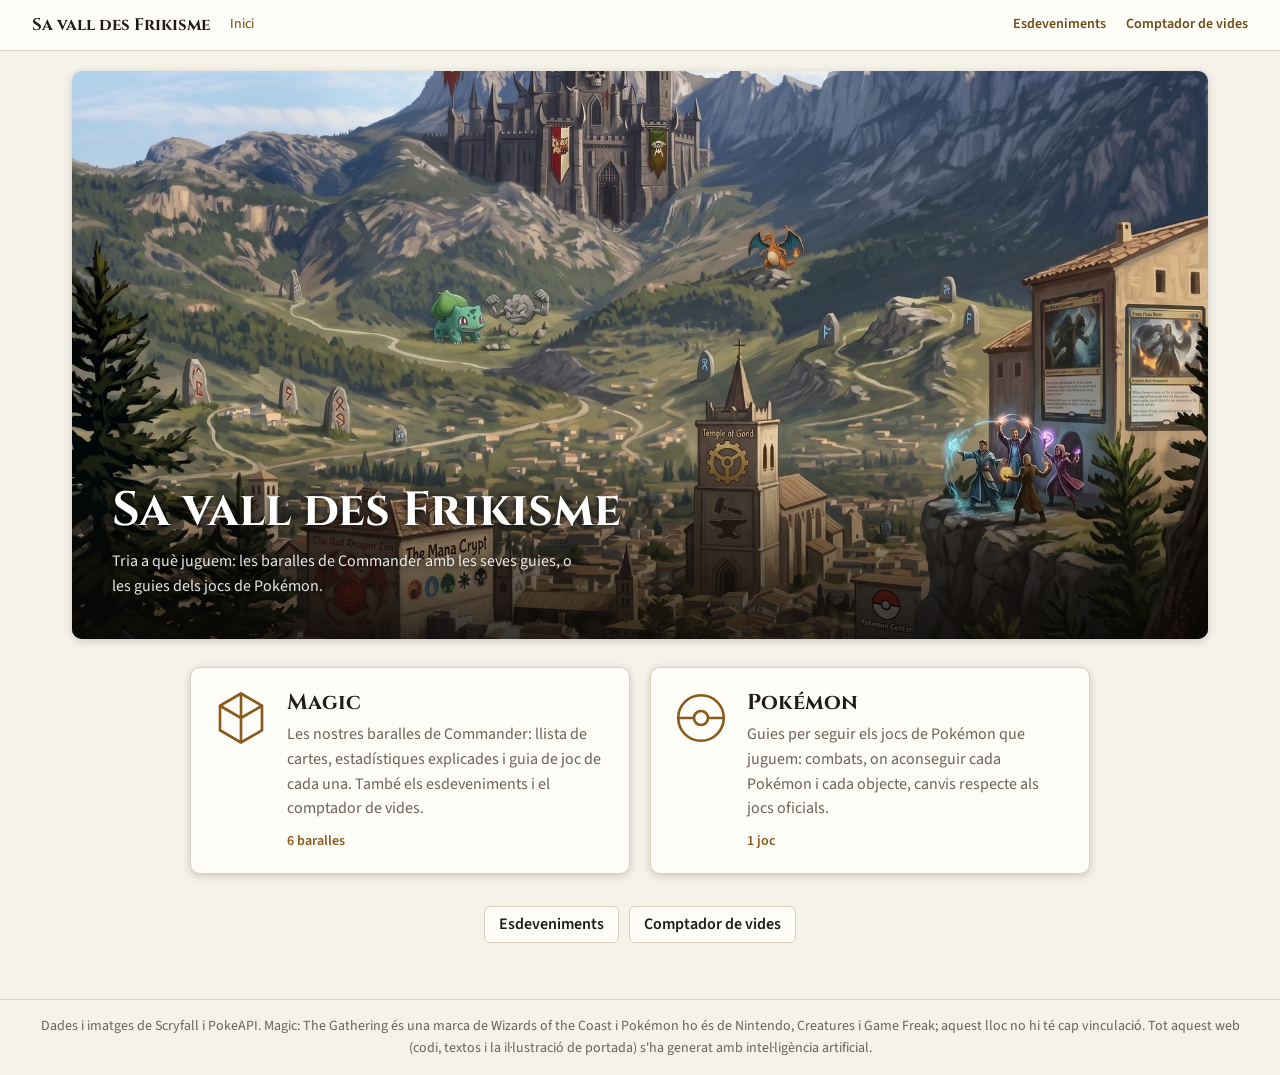
==== commit 52c8c76e: "Portal Magic/Pokémon with the Team Rocket Edition guide and a cover illustration The site becomes "S" ====
--- a/docs/index.html
+++ b/docs/index.html
@@ -1,10 +1,12 @@
 <!DOCTYPE html>
+<!-- Sa vall des Frikisme. Tot aquest lloc web (codi, textos i il·lustració de portada) s'ha generat amb
+     intel·ligència artificial (Claude Code), a partir de les baralles, guies i documents del grup. -->
 <html lang="ca">
 <head>
   <meta charset="utf-8">
   <meta name="viewport" content="width=device-width, initial-scale=1">
   <meta name="color-scheme" content="light dark">
-  <title>Les nostres baralles de Commander</title>
+  <title>Sa vall des Frikisme</title>
   <link rel="preconnect" href="https://cards.scryfall.io">
   <link rel="preconnect" href="https://svgs.scryfall.io">
   <link rel="preconnect" href="https://fonts.googleapis.com">
@@ -17,7 +19,7 @@
 </head>
 <body>
   <header class="site-header">
-    <a href="#/" class="brand">Les nostres baralles de Commander</a>
+    <a href="#/" class="brand">Sa vall des Frikisme</a>
     <nav id="crumbs"></nav>
     <a href="#/esdeveniments" class="header-link" id="events-link"></a>
     <a href="#/vides" class="header-link" id="life-link"></a>
--- a/docs/css/components.css
+++ b/docs/css/components.css
@@ -243,3 +243,34 @@
 .md-content .card-gallery { margin: 12px 0 18px; }
 .md-content .table-scroll { margin: 0 0 1em; }
 .md-content section[id] { scroll-margin-top: 12px; }
+
+/* ---- portal (#/ and #/pokemon) ---- */
+.portal-hero {
+  position: relative; overflow: hidden; border-radius: var(--radius); margin: 0 0 28px;
+  aspect-ratio: 2 / 1; min-height: 260px; max-height: 600px; box-shadow: var(--shadow);
+  display: flex; align-items: flex-end; background: var(--bg-muted);
+}
+.portal-cover { position: absolute; inset: 0; width: 100%; height: 100%; object-fit: cover; object-position: center 30%; }
+.portal-hero-text {
+  position: relative; width: 100%; padding: clamp(18px, 4vw, 40px);
+  background: linear-gradient(to top, rgba(10, 8, 5, .82) 0%, rgba(10, 8, 5, .45) 55%, rgba(10, 8, 5, 0) 100%);
+  color: #fff; text-shadow: 0 1px 6px rgba(0, 0, 0, .8);
+}
+.portal-hero-text h1 { color: #fff; margin-bottom: .2em; font-size: clamp(1.8rem, 5vw, 3rem); }
+.portal-hero-text .lead { color: rgba(255, 255, 255, .9); margin: 0; max-width: 60ch; }
+@media (max-width: 600px) { .portal-hero { aspect-ratio: 4 / 3; } }
+.portal-grid { display: grid; grid-template-columns: repeat(auto-fit, minmax(280px, 1fr)); gap: 20px; max-width: 900px; margin: 0 auto; }
+.portal-card {
+  display: flex; gap: 18px; align-items: flex-start; padding: 22px 22px 20px;
+  background: var(--bg-elev); border: 1px solid var(--border); border-radius: var(--radius);
+  text-decoration: none; color: inherit; box-shadow: var(--shadow); transition: transform 150ms, box-shadow 150ms;
+}
+.portal-card:hover { transform: translateY(-3px); box-shadow: var(--shadow-lg); color: inherit; border-color: var(--accent); }
+.portal-icon { flex: none; width: 56px; height: 56px; color: var(--accent); }
+.portal-icon svg { width: 100%; height: 100%; }
+.portal-body { display: flex; flex-direction: column; gap: 6px; min-width: 0; }
+.portal-kicker { font-size: .8rem; text-transform: uppercase; letter-spacing: .06em; color: var(--text-muted); }
+.portal-title { font-family: var(--font-display); font-weight: 700; font-size: 1.35rem; line-height: 1.2; }
+.portal-desc { color: var(--text-muted); }
+.portal-note { font-size: .875rem; font-weight: 600; color: var(--accent); margin-top: 4px; }
+.portal-links { display: flex; flex-wrap: wrap; justify-content: center; gap: 10px; margin: 32px 0 0; }
